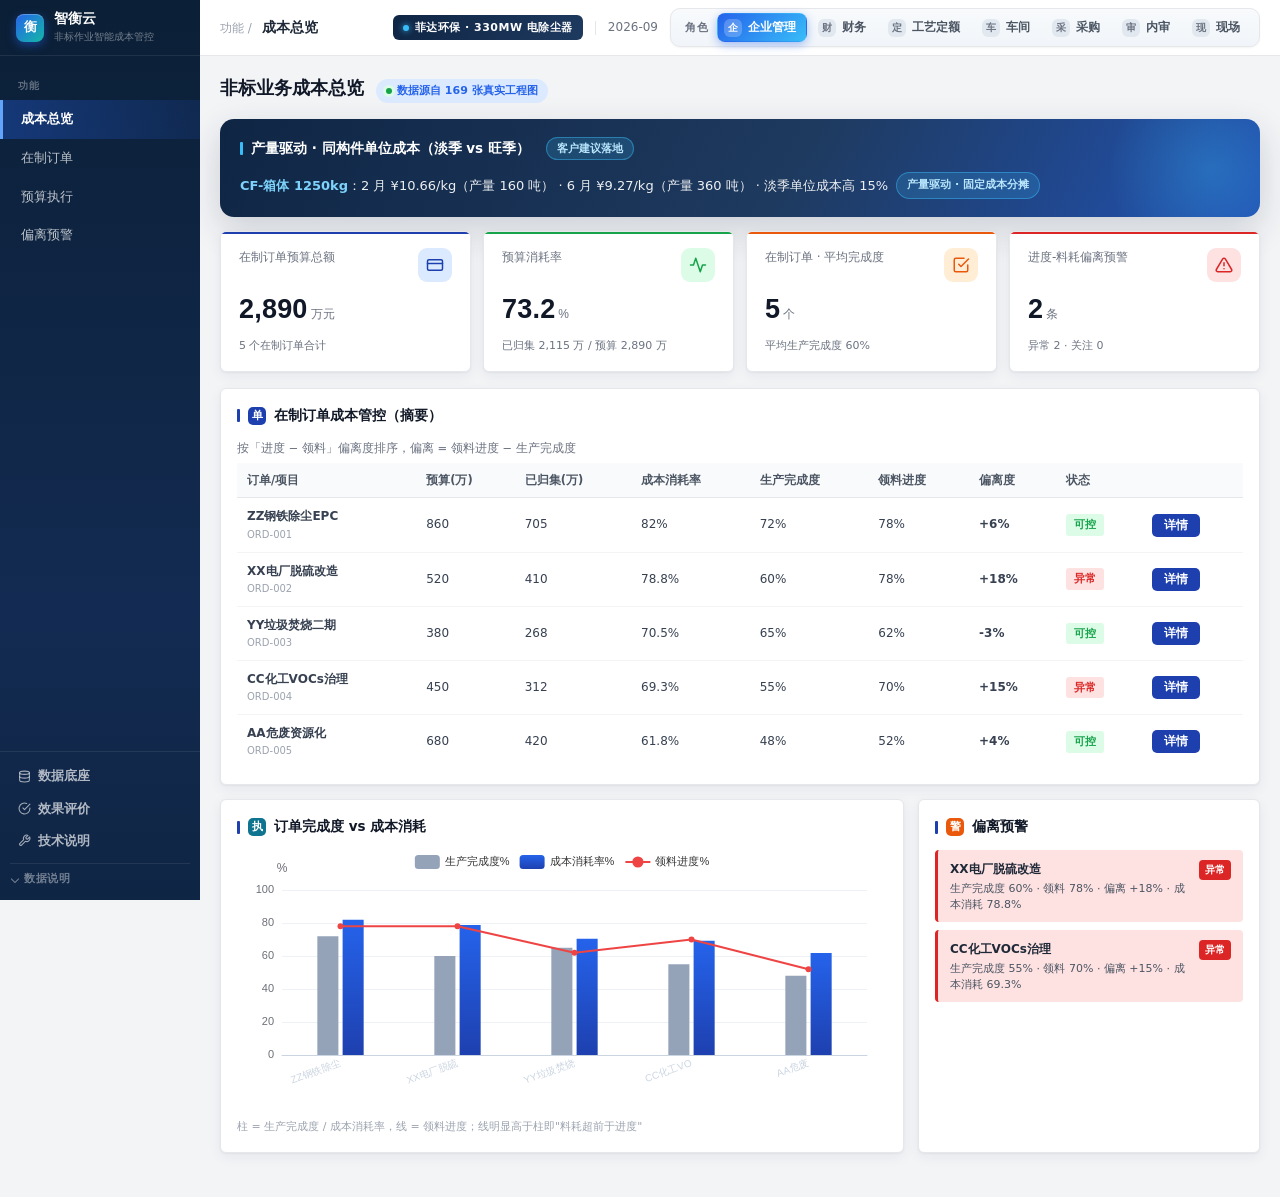
==== index.html @ 698e4dbf "chore: 同步静态演示前端" ====
<!DOCTYPE html>
<html lang="zh-CN">
<head>
<meta charset="UTF-8">
<meta name="viewport" content="width=device-width,initial-scale=1.0">
<title>智衡云 · 成本总览</title>
<link rel="stylesheet" href="shared/theme.css?v=20260930v4">
<script src="shared/static-api.js"></script>
<script src="shared/cost-assumptions.js?v=20260930v2"></script>
<script src="shared/app.js?v=20260930v2"></script>
<script src="shared/echarts.min.js"></script>
<style>
/* ===== 看板页（路演样板 v2）专属细节 ===== */
.page-title-wrap{display:flex;align-items:baseline;gap:12px;flex-wrap:wrap}
.page-title-wrap .page-title{margin-bottom:0}
/* 图表明细脚注 */
.chart-footnote{font-size:11px;color:var(--gray-400);margin-top:8px;line-height:1.6}
/* 订单表容器 */
.table-card{padding:4px 6px 6px}
/* 在制订单表头提示 */
.table-hint{display:flex;justify-content:space-between;align-items:center;flex-wrap:wrap;gap:8px;margin-bottom:6px}
</style>
</head>
<body>

<!-- ===== 开机画面（boot splash）===== -->
<div class="boot-splash" id="bootSplash" aria-hidden="true">
  <div class="boot-bg-glow g1"></div>
  <div class="boot-bg-glow g2"></div>
  <div class="boot-grid"></div>
  <div class="boot-core">
    <div class="boot-logo">
      <div class="boot-logo-mark">衡</div>
      <div class="boot-title">智衡云</div>
    </div>
    <div class="boot-sub">ZHI HENG YUN · 非标作业智能成本管控体系</div>
    <div class="boot-progress">
      <div class="boot-bar"><div class="boot-bar-fill" id="bootBarFill"></div></div>
      <span class="boot-pct" id="bootPct">0%</span>
    </div>
    <div class="boot-tip" id="bootTip">正在初始化看板数据…</div>
  </div>
  <div class="boot-foot">
    <span class="corp-badge"><span class="dot"></span>菲达环保 · 330MW 电除尘器</span>
    <span class="boot-ver">智衡云 v2.0 · 2026</span>
  </div>
</div>

<div class="app-shell">
  <!-- 左侧：功能导航 -->
  <aside class="app-sider">
    <div class="app-sider-brand">
      <div class="app-sider-logo">衡</div>
      <div>
        <div class="app-sider-name">智衡云</div>
        <div class="app-sider-sub">非标作业智能成本管控</div>
      </div>
    </div>
    <nav class="app-sider-nav">
      <div class="app-sider-group">功能</div>
      <div class="app-sider-item active" data-view="overview" onclick="switchView(this,'overview')">成本总览</div>
      <div class="app-sider-item" data-view="orders" onclick="switchView(this,'orders')">在制订单</div>
      <div class="app-sider-item" data-view="budget" onclick="switchView(this,'budget')">预算执行</div>
      <div class="app-sider-item" data-view="alerts" onclick="switchView(this,'alerts')">偏离预警</div>
    </nav>
    <div class="app-sider-foot">
      <a href="data.html"><svg width="13" height="13" viewBox="0 0 24 24" fill="none" stroke="currentColor" stroke-width="2" stroke-linecap="round" stroke-linejoin="round"><ellipse cx="12" cy="5" rx="9" ry="3"/><path d="M21 12c0 1.66-4 3-9 3s-9-1.34-9-3"/><path d="M3 5v14c0 1.66 4 3 9 3s9-1.34 9-3V5"/></svg><span>数据底座</span></a>
      <a href="eval.html"><svg width="13" height="13" viewBox="0 0 24 24" fill="none" stroke="currentColor" stroke-width="2" stroke-linecap="round" stroke-linejoin="round"><path d="M22 11.08V12a10 10 0 1 1-5.93-9.14"/><polyline points="22 4 12 14.01 9 11.01"/></svg><span>效果评价</span></a>
      <a href="tech.html"><svg width="13" height="13" viewBox="0 0 24 24" fill="none" stroke="currentColor" stroke-width="2" stroke-linecap="round" stroke-linejoin="round"><path d="M14.7 6.3a1 1 0 0 0 0 1.4l1.6 1.6a1 1 0 0 0 1.4 0l3.77-3.77a6 6 0 0 1-7.94 7.94l-6.91 6.91a2.12 2.12 0 0 1-3-3l6.91-6.91a6 6 0 0 1 7.94-7.94l-3.76 3.76z"/></svg><span>技术说明</span></a>
      <details class="sider-note">
        <summary>数据说明</summary>
        <div class="sider-note-body">数据源自菲达 330MW 电除尘器 169 张真实工程图（OCR 管线还原 233 条 BOM）；工时 MAPE ≤ 12%（理论值，实测待数据到位）；演示数据可一键重置。</div>
      </details>
    </div>
  </aside>

  <div class="app-body">
    <!-- 顶栏：左面包屑，右角色区 -->
    <header class="app-header">
      <div class="app-header-left">
        <div class="app-header-crumb">功能 / <b id="headerTitle">成本总览</b></div>
      </div>
      <div class="app-header-right">
        <div class="app-header-meta">
          <span class="corp-badge"><span class="dot"></span>菲达环保 · 330MW 电除尘器</span>
          <span class="sep"></span>
          <span>2026-09</span>
        </div>
        <div id="roleSwitcherSlot" data-role="home"></div>
      </div>
    </header>

    <main class="app-content">

      <!-- 成本总览 -->
      <section class="view-panel active" id="view-overview">
        <div class="page-header">
          <div class="page-title-wrap">
            <div class="page-title">非标业务成本总览</div>
            <span class="page-badge">数据源自 169 张真实工程图</span>
          </div>
        </div>

        <!-- 亮点卡：产量驱动（客户反馈落地） -->
        <div class="seasonal-hero" style="margin-bottom:14px" id="seasonalDriverCard">
          <div class="chart-title">产量驱动 · 同构件单位成本（淡季 vs 旺季）<span class="hero-tag">客户建议落地</span></div>
          <div id="seasonalDriverBody" class="hero-body">加载中…</div>
        </div>

        <div class="dashboard-grid" id="kpiRow">
          <div class="dash-card blue">
            <div class="dash-kpi-head">
              <div class="dash-label">在制订单预算总额</div>
              <div class="dash-kpi-icon blue">
                <svg width="13" height="13" viewBox="0 0 24 24" fill="none" stroke="currentColor" stroke-width="2" stroke-linecap="round" stroke-linejoin="round"><rect x="2" y="5" width="20" height="14" rx="2"/><path d="M2 10h20"/></svg>
              </div>
            </div>
            <div class="dash-value" id="kpiBudgetTotal">—<span class="unit">万元</span></div>
            <div class="dash-change">5 个在制订单合计</div>
          </div>
          <div class="dash-card green">
            <div class="dash-kpi-head">
              <div class="dash-label">预算消耗率</div>
              <div class="dash-kpi-icon green">
                <svg width="13" height="13" viewBox="0 0 24 24" fill="none" stroke="currentColor" stroke-width="2" stroke-linecap="round" stroke-linejoin="round"><path d="M22 12h-4l-3 9L9 3l-3 9H2"/></svg>
              </div>
            </div>
            <div class="dash-value" id="kpiCostRate">—<span class="unit">%</span></div>
            <div class="dash-change" id="kpiCostRateSub">已归集 / 预算</div>
          </div>
          <div class="dash-card amber">
            <div class="dash-kpi-head">
              <div class="dash-label">在制订单 · 平均完成度</div>
              <div class="dash-kpi-icon amber">
                <svg width="13" height="13" viewBox="0 0 24 24" fill="none" stroke="currentColor" stroke-width="2" stroke-linecap="round" stroke-linejoin="round"><path d="M9 11l3 3L22 4"/><path d="M21 12v7a2 2 0 0 1-2 2H5a2 2 0 0 1-2-2V5a2 2 0 0 1 2-2h11"/></svg>
              </div>
            </div>
            <div class="dash-value" id="kpiOrders">—<span class="unit">个</span></div>
            <div class="dash-change" id="kpiOrdersSub">平均生产完成度 —</div>
          </div>
          <div class="dash-card red">
            <div class="dash-kpi-head">
              <div class="dash-label">进度-料耗偏离预警</div>
              <div class="dash-kpi-icon red">
                <svg width="13" height="13" viewBox="0 0 24 24" fill="none" stroke="currentColor" stroke-width="2" stroke-linecap="round" stroke-linejoin="round"><path d="M10.29 3.86L1.82 18a2 2 0 0 0 1.71 3h16.94a2 2 0 0 0 1.71-3L13.71 3.86a2 2 0 0 0-3.42 0z"/><line x1="12" y1="9" x2="12" y2="13"/><line x1="12" y1="17" x2="12.01" y2="17"/></svg>
              </div>
            </div>
            <div class="dash-value" id="kpiAlert">—<span class="unit">条</span></div>
            <div class="dash-change" id="kpiAlertDetail">异常 — · 关注 —</div>
          </div>
        </div>

        <div class="chart-card" style="margin-bottom:14px">
          <div class="chart-title"><span class="ct-ico blue">单</span>在制订单成本管控（摘要）</div>
          <div class="table-hint">
            <span class="order-note" style="margin-bottom:0">按「进度 − 领料」偏离度排序，偏离 = 领料进度 − 生产完成度</span>
          </div>
          <div id="orderTableOverview"></div>
        </div>
        <div class="chart-row">
          <div class="chart-card">
            <div class="chart-title"><span class="ct-ico cyan">执</span>订单完成度 vs 成本消耗</div>
            <div class="chart-box" id="projectChart" style="height:260px"></div>
            <div class="chart-footnote">柱 = 生产完成度 / 成本消耗率，线 = 领料进度；线明显高于柱即"料耗超前于进度"</div>
          </div>
          <div class="chart-card">
            <div class="chart-title"><span class="ct-ico amber">警</span>偏离预警</div>
            <div class="alert-list" id="alertListOverview"></div>
          </div>
        </div>
      </section>

      <!-- 在制订单 -->
      <section class="view-panel" id="view-orders">
        <div class="page-header">
          <div class="page-title">在制订单</div>
        </div>
        <div class="chart-card">
          <div class="chart-title"><span class="ct-ico blue">单</span>在制订单明细</div>
          <div id="orderTableFull"></div>
        </div>
      </section>

      <!-- 预算执行 -->
      <section class="view-panel" id="view-budget">
        <div class="page-header">
          <div class="page-title">预算执行</div>
        </div>
        <div class="chart-card">
          <div class="chart-title"><span class="ct-ico green">算</span>月度预算 vs 实际（2026年）</div>
          <div class="chart-box" id="budgetChart"></div>
        </div>
      </section>

      <!-- 偏离预警 -->
      <section class="view-panel" id="view-alerts">
        <div class="page-header">
          <div class="page-title">偏离预警</div>
        </div>
        <div class="chart-card">
          <div class="chart-title"><span class="ct-ico amber">警</span>待处理偏离</div>
          <div class="alert-list" id="alertListFull" style="max-height:none"></div>
        </div>
      </section>

    </main>
  </div>
</div>

<script>
/* ===== 开机画面逻辑 ===== */
(function () {
  var splash = document.getElementById('bootSplash');
  if (!splash) return;
  var booted = false;
  try { booted = !!(window.sessionStorage && window.sessionStorage.getItem('zhs_booted')); } catch (e) {}
  if (booted) { if (splash.parentNode) splash.parentNode.removeChild(splash); return; }
  try { window.sessionStorage.setItem('zhs_booted', '1'); } catch (e) {}
  var fill = document.getElementById('bootBarFill');
  var pct = document.getElementById('bootPct');
  var tip = document.getElementById('bootTip');
  var steps = ['正在初始化看板数据…', '正在加载 169 张工程图分析结果…', '正在渲染成本图表…', '进入系统'];
  var DUR = 2600, t0 = null;
  function tick(now) {
    if (t0 === null) t0 = now;
    var p = Math.min((now - t0) / DUR, 1);
    var v = Math.round(p * 100);
    if (fill) fill.style.width = v + '%';
    if (pct) pct.textContent = v + '%';
    if (tip) tip.textContent = steps[Math.min(Math.floor(p * steps.length), steps.length - 1)];
    if (p < 1) { requestAnimationFrame(tick); }
    else {
      setTimeout(function () {
        splash.classList.add('boot-done');
        setTimeout(function () { if (splash.parentNode) splash.parentNode.removeChild(splash); }, 1100);
      }, 250);
    }
  }
  requestAnimationFrame(tick);
})();

var VIEW_TITLES = { overview: '成本总览', orders: '在制订单', budget: '预算执行', alerts: '偏离预警' };
var chartsReady = false;
var budgetChart, projectChart;

function switchView(el, id) {
  document.querySelectorAll('.app-sider-item[data-view]').forEach(function(n) {
    n.classList.toggle('active', n === el);
  });
  document.querySelectorAll('.view-panel').forEach(function(p) {
    p.classList.toggle('active', p.id === 'view-' + id);
  });
  document.getElementById('headerTitle').textContent = VIEW_TITLES[id] || id;
  if (chartsReady) {
    setTimeout(function() {
      if (budgetChart) budgetChart.resize();
      if (projectChart) projectChart.resize();
    }, 50);
  }
}

function renderKpis() {
  var k = getOrderKpis();
  document.getElementById('kpiBudgetTotal').innerHTML = k.totalBudget.toLocaleString() + '<span class="unit">万元</span>';
  document.getElementById('kpiCostRate').innerHTML = k.costRate + '<span class="unit">%</span>';
  document.getElementById('kpiCostRateSub').textContent = '已归集 ' + k.totalActual.toLocaleString() + ' 万 / 预算 ' + k.totalBudget.toLocaleString() + ' 万';
  document.getElementById('kpiOrders').innerHTML = k.orderCount + '<span class="unit">个</span>';
  document.getElementById('kpiOrdersSub').textContent = '平均生产完成度 ' + k.avgProgress + '%';
  document.getElementById('kpiAlert').innerHTML = k.alertCount + '<span class="unit">条</span>';
  document.getElementById('kpiAlertDetail').textContent = '异常 ' + k.badCount + ' · 关注 ' + k.watchCount;
}

function renderSeasonalDriver() {
  var s = getSeasonalDriverDemo();
  var el = document.getElementById('seasonalDriverBody');
  if (!el) return;
  el.innerHTML =
    '<b>CF-箱体 1250kg</b>：2 月 ¥' + s.unitCostLow + '/kg（产量 ' + s.low.monthVolumeTons + ' 吨） · ' +
    '6 月 ¥' + s.unitCostHigh + '/kg（产量 ' + s.high.monthVolumeTons + ' 吨） · 淡季单位成本高 ' + s.deltaPct + '%' +
    '<span class="hero-tag">产量驱动 · 固定成本分摊</span>';
}

function renderOrderAlerts(targetId) {
  var html = '';
  var alerts = ORDER_DEMO.filter(function(o) { return orderStatus(o) !== '可控'; });
  if (alerts.length === 0) {
    html = '<div style="text-align:center;color:var(--gray-400);padding:30px;font-size:13px">暂无偏离预警</div>';
  } else {
    alerts.forEach(function(o) {
      var st = orderStatus(o);
      var cls = st === '异常' ? 'high' : 'mid';
      var dev = orderDeviation(o);
      html += '<div class="alert-item ' + cls + '" style="cursor:pointer" data-ord-id="' + o.id + '">' +
        '<div><div class="alert-title">' + o.name + '</div>' +
        '<div class="alert-desc">生产完成度 ' + o.progress + '% · 领料 ' + o.material + '% · 偏离 ' +
        (dev > 0 ? '+' : '') + dev + '% · 成本消耗 ' + orderCostRate(o) + '%</div></div>' +
        '<span class="alert-tag ' + cls + '">' + st + '</span></div>';
    });
  }
  var el = document.getElementById(targetId);
  if (el) el.innerHTML = html;
}

var tableHtml = renderOrderTableHtml();
document.getElementById('orderTableOverview').innerHTML = tableHtml;
document.getElementById('orderTableFull').innerHTML = tableHtml;
renderSeasonalDriver();
renderKpis();
renderOrderAlerts('alertListOverview');
renderOrderAlerts('alertListFull');

budgetChart = echarts.init(document.getElementById('budgetChart'));
budgetChart.setOption({
  tooltip: { trigger: 'axis', axisPointer: { type: 'shadow' } },
  legend: { data: ['预算成本', '实际成本'], top: 0, left: 'center', textStyle: { fontSize: 11 } },
  grid: { left: 50, right: 20, top: 40, bottom: 25 },
  xAxis: { type: 'category', data: ['1月','2月','3月','4月','5月','6月','7月','8月','9月'], axisLabel: { fontSize: 11 }, axisLine: { lineStyle: { color: '#cbd5e1' } }, axisTick: { show: false } },
  yAxis: { type: 'value', name: '万元', nameTextStyle: { fontSize: 11 }, axisLabel: { fontSize: 11 }, splitLine: { lineStyle: { color: '#eef2f7' } } },
  series: [
    { name: '预算成本', type: 'bar', data: [1850,1920,2100,2250,2380,2450,2520,2480,2350], itemStyle: { color: '#e2e8f0' }, barWidth: '28%' },
    { name: '实际成本', type: 'bar', data: [1820,1950,2080,2310,2420,2510,2580,2560,2186], itemStyle: { color: new echarts.graphic.LinearGradient(0,0,0,1,[{offset:0,color:'#2563eb'},{offset:1,color:'#1e40af'}]) }, barWidth: '28%' }
  ]
});

projectChart = echarts.init(document.getElementById('projectChart'));
projectChart.setOption({
  tooltip: { trigger: 'axis' },
  legend: { data: ['生产完成度%', '成本消耗率%', '领料进度%'], top: 0, left: 'center', textStyle: { fontSize: 11 } },
  grid: { left: 45, right: 20, top: 40, bottom: 55 },
  xAxis: {
    type: 'category',
    data: ORDER_DEMO.map(function(o) { return o.name.replace(/EPC|改造|二期|治理|资源化/g, '').slice(0, 6); }),
    axisLabel: { fontSize: 10, interval: 0, rotate: 20 },
    axisLine: { lineStyle: { color: '#cbd5e1' } }, axisTick: { show: false }
  },
  yAxis: { type: 'value', name: '%', max: 100, axisLabel: { fontSize: 11 }, splitLine: { lineStyle: { color: '#eef2f7' } } },
  series: [
    { name: '生产完成度%', type: 'bar', data: ORDER_DEMO.map(function(o) { return o.progress; }), itemStyle: { color: '#94a3b8' }, barWidth: '18%' },
    { name: '成本消耗率%', type: 'bar', data: ORDER_DEMO.map(function(o) { return orderCostRate(o); }), itemStyle: { color: new echarts.graphic.LinearGradient(0,0,0,1,[{offset:0,color:'#2563eb'},{offset:1,color:'#1e40af'}]) }, barWidth: '18%' },
    { name: '领料进度%', type: 'line', data: ORDER_DEMO.map(function(o) { return o.material; }), itemStyle: { color: '#ef4444' }, lineStyle: { width: 2 }, symbol: 'circle', symbolSize: 6 }
  ]
});
chartsReady = true;

window.addEventListener('resize', function() {
  if (budgetChart) budgetChart.resize();
  if (projectChart) projectChart.resize();
});
</script>
</body>
</html>
---- shared/theme.css ----
/* ===== 智衡云 · 非标作业智能成本管控体系 - 共享样式 ===== */
:root{
  --steel-900:#0f2544;--steel-800:#1a3a5c;--steel-700:#2563eb;--steel-600:#1e40af;--steel-500:#3b82f6;--steel-400:#60a5fa;--steel-100:#dbeafe;--steel-50:#eff6ff;
  --green:#16a34a;--green-bg:#dcfce7;--green-dark:#15803d;
  --amber:#ea580c;--amber-bg:#ffedd5;--amber-light:#fbbf24;
  --red:#dc2626;--red-bg:#fee2e2;--red-dark:#b91c1c;
  --purple:#4b5563;--purple-bg:#f3f4f6;
  --cyan:#0e7490;--cyan-bg:#ecfeff;
  --gray-900:#111827;--gray-800:#1f2937;--gray-700:#374151;--gray-600:#4b5563;--gray-500:#6b7280;--gray-400:#9ca3af;--gray-300:#d1d5db;--gray-200:#e5e7eb;--gray-100:#f3f4f6;--gray-50:#f9fafb;
  --radius-sm:4px;--radius:6px;--radius-lg:10px;--radius-xl:14px;
  --shadow-sm:0 1px 2px rgba(0,0,0,.05);--shadow:0 1px 3px rgba(0,0,0,.1);--shadow-lg:0 4px 12px rgba(0,0,0,.08);
  --font:"Microsoft YaHei","PingFang SC",system-ui,sans-serif;
}
*{margin:0;padding:0;box-sizing:border-box}
body{font-family:var(--font);background:var(--gray-100);color:var(--gray-800);font-size:13px;line-height:1.6}
a{text-decoration:none;color:inherit}

/* ===== 企业壳层（左功能 + 顶栏角色，参考用友/金蝶类财务台） ===== */
.app-shell{display:flex;min-height:100vh;background:var(--gray-100)}
.app-sider{width:200px;flex-shrink:0;background:#0b1f36;color:rgba(255,255,255,.78);display:flex;flex-direction:column;position:sticky;top:0;height:100vh;z-index:90}
.app-sider-brand{height:56px;padding:0 16px;display:flex;align-items:center;gap:10px;border-bottom:1px solid rgba(255,255,255,.08);flex-shrink:0}
.app-sider-logo{width:28px;height:28px;border:1px solid rgba(255,255,255,.4);border-radius:4px;display:flex;align-items:center;justify-content:center;font-size:11px;font-weight:700;color:#fff;letter-spacing:.5px}
.app-sider-name{font-size:14px;font-weight:700;color:#fff;line-height:1.2}
.app-sider-sub{font-size:10px;opacity:.55;margin-top:2px}
.app-sider-nav{flex:1;overflow-y:auto;padding:12px 0}
.app-sider-group{font-size:10px;font-weight:700;letter-spacing:1px;color:rgba(255,255,255,.35);padding:10px 18px 6px;text-transform:uppercase}
.app-sider-item{display:block;padding:9px 18px;font-size:13px;color:rgba(255,255,255,.72);cursor:pointer;border-left:3px solid transparent;transition:background .15s,color .15s}
.app-sider-item:hover{background:rgba(255,255,255,.06);color:#fff}
.app-sider-item.active{background:rgba(37,99,235,.28);color:#fff;border-left-color:#60a5fa;font-weight:600}
.app-sider-item a{display:block;color:inherit}
.app-sider-foot{padding:12px 16px 16px;border-top:1px solid rgba(255,255,255,.08);font-size:11px;color:rgba(255,255,255,.4);line-height:1.7}
.app-sider-foot a{color:rgba(255,255,255,.55);margin-right:10px}
.app-sider-foot a:hover{color:#fff}

.app-body{flex:1;min-width:0;display:flex;flex-direction:column}
.app-header{height:56px;background:#fff;border-bottom:1px solid var(--gray-200);display:flex;align-items:center;justify-content:space-between;padding:0 20px;position:sticky;top:0;z-index:80}
.app-header-left{display:flex;align-items:center;gap:12px;min-width:0}
.app-header-crumb{font-size:12px;color:var(--gray-400)}
.app-header-crumb b{color:var(--gray-800);font-weight:700;font-size:14px;margin-left:6px}
.app-header-meta{font-size:12px;color:var(--gray-500);display:flex;align-items:center;gap:12px;flex-shrink:0}
.app-header-meta .sep{width:1px;height:14px;background:var(--gray-200)}
.app-header-right{display:flex;align-items:center;gap:12px;flex-shrink:0}
.app-content{flex:1;padding:18px 20px 28px;max-width:100%}

/* 右上角角色板块 */
.role-panel-box{display:flex;align-items:center;gap:10px;padding:4px 6px 4px 12px;background:var(--gray-50);border:1px solid var(--gray-200);border-radius:6px}
.role-panel-label{font-size:11px;font-weight:700;color:var(--gray-400);white-space:nowrap;letter-spacing:.5px}
.role-panel-list{display:flex;align-items:center;gap:4px;flex-wrap:wrap}
.role-pill{display:inline-flex;align-items:center;justify-content:center;padding:5px 10px;border-radius:4px;font-size:12px;font-weight:600;color:var(--gray-600);background:transparent;border:1px solid transparent;cursor:pointer;font-family:inherit;white-space:nowrap;transition:background .15s,color .15s,border-color .15s}
.role-pill:hover{background:#fff;border-color:var(--gray-200);color:var(--steel-700)}
.role-pill.current{background:var(--steel-800);border-color:var(--steel-800);color:#fff}
.role-switcher{position:relative;display:flex;align-items:center;gap:10px}
.role-switcher-btn{display:none}
.role-switcher-menu{display:none}
.role-avatar{display:none}
.role-switcher-text{display:none}
.role-switcher-label{display:none}
.role-switcher-name{display:none}
.role-switcher-caret{display:none}

/* ===== 顶部导航（角色页兼容） ===== */
.topbar{background:#fff;color:var(--gray-800);padding:0 20px;height:56px;display:flex;align-items:center;justify-content:space-between;border-bottom:1px solid var(--gray-200);position:sticky;top:0;z-index:100}
.topbar-left{display:flex;align-items:center;gap:12px}
.topbar-logo{height:28px;padding:0 8px;background:var(--steel-900);border:none;border-radius:4px;display:flex;align-items:center;justify-content:center;font-weight:700;font-size:12px;letter-spacing:.5px;color:#fff}
.topbar-title{font-size:14px;font-weight:700;color:var(--gray-900)}
.topbar-sub{font-size:11px;color:var(--gray-400);margin-top:1px}
.topbar-right{display:flex;align-items:center;gap:12px;font-size:12px;color:var(--gray-500)}
.topbar-link{background:var(--gray-50);border:1px solid var(--gray-200);color:var(--gray-700);padding:5px 12px;border-radius:4px;font-size:12px;cursor:pointer;transition:background .15s,border-color .15s}
.topbar-link:hover{background:var(--steel-50);border-color:var(--steel-300);color:var(--steel-700)}
.topbar-back{background:var(--gray-50);border:1px solid var(--gray-200);color:var(--gray-700);padding:5px 12px;border-radius:4px;font-size:12px;cursor:pointer;transition:background .15s}
.topbar-back:hover{background:var(--steel-50)}

/* ===== 页面容器 ===== */
.page-container{max-width:1400px;margin:0 auto;padding:20px 24px}
.page-header{margin-bottom:16px}
.page-title{font-size:18px;font-weight:700;color:var(--gray-900);margin-bottom:4px}
.page-subtitle{font-size:12.5px;color:var(--gray-500)}

/* 兼容旧布局：角色页左栏 + 顶栏 */
.role-layout{display:grid;grid-template-columns:200px 1fr;gap:0;min-height:calc(100vh - 56px)}
.role-sidebar{background:#fff;border-right:1px solid var(--gray-200);padding:12px 0}
.role-sidebar-title{font-size:10px;font-weight:700;color:var(--gray-400);padding:0 16px;margin-bottom:8px;letter-spacing:1px}
.role-nav-item{padding:9px 16px;font-size:13px;color:var(--gray-600);cursor:pointer;display:flex;align-items:center;gap:10px;transition:all .15s;border-left:3px solid transparent}
.role-nav-item:hover{background:var(--gray-50);color:var(--gray-900)}
.role-nav-item.active{background:var(--steel-50);color:var(--steel-700);border-left-color:var(--steel-600);font-weight:600}
.role-nav-icon{display:none}
.role-main{padding:18px 20px;background:var(--gray-100)}
.role-page-head{margin-bottom:14px}
.role-page-title{font-size:17px;font-weight:700;color:var(--gray-900);display:flex;align-items:center;gap:10px}
.role-page-sub{font-size:12.5px;color:var(--gray-500);margin-top:3px}

/* ===== 企业看板 ===== */
.dashboard-grid{display:grid;grid-template-columns:repeat(4,1fr);gap:12px;margin-bottom:16px}
.dash-card{background:#fff;border-radius:var(--radius);padding:16px;border:1px solid var(--gray-200);position:relative;overflow:hidden}
.dash-card::before{content:'';position:absolute;top:0;left:0;right:0;height:2px}
.dash-card.blue::before{background:var(--steel-600)}
.dash-card.green::before{background:var(--green)}
.dash-card.amber::before{background:var(--amber)}
.dash-card.red::before{background:var(--red)}
.dash-label{font-size:12px;color:var(--gray-500);margin-bottom:8px}
.dash-value{font-size:24px;font-weight:700;color:var(--gray-900)}
.dash-value .unit{font-size:12px;color:var(--gray-500);font-weight:400;margin-left:3px}
.dash-change{font-size:11px;margin-top:6px;color:var(--gray-500)}
.dash-change.up{color:var(--red)}
.dash-change.down{color:var(--green)}
.chart-row{display:grid;grid-template-columns:2fr 1fr;gap:14px;margin-bottom:16px}
.chart-card{background:#fff;border-radius:var(--radius);padding:16px;border:1px solid var(--gray-200);margin-bottom:0}
.chart-title{font-size:13.5px;font-weight:700;color:var(--gray-900);margin-bottom:12px;display:flex;align-items:center;gap:8px}
.chart-title::before{content:'';width:3px;height:13px;background:var(--steel-600);border-radius:1px}
.chart-box{width:100%;height:280px}
.alert-list{max-height:280px;overflow-y:auto}
.alert-item{padding:10px 12px;border-radius:4px;margin-bottom:8px;border-left:3px solid;display:flex;justify-content:space-between;align-items:flex-start;gap:10px}
.alert-item.high{background:var(--red-bg);border-left-color:var(--red)}
.alert-item.mid{background:var(--amber-bg);border-left-color:var(--amber)}
.alert-item.low{background:var(--steel-50);border-left-color:var(--steel-500)}
.alert-title{font-size:12px;font-weight:700;color:var(--gray-800);margin-bottom:2px}
.alert-desc{font-size:11px;color:var(--gray-600);line-height:1.4}
.alert-tag{font-size:10px;font-weight:700;padding:2px 6px;border-radius:3px;color:#fff;white-space:nowrap}
.alert-tag.high{background:var(--red)}
.alert-tag.mid{background:var(--amber)}
.alert-tag.low{background:var(--steel-500)}
.view-panel{display:none}
.view-panel.active{display:block}

/* ===== KPI卡片（角色页） ===== */
.role-kpi-grid{display:grid;grid-template-columns:repeat(4,1fr);gap:12px;margin-bottom:16px}
.role-kpi-card{background:#fff;border-radius:var(--radius);padding:14px 16px;border:1px solid var(--gray-200);box-shadow:var(--shadow-sm)}
.rk-label{font-size:11.5px;color:var(--gray-500);margin-bottom:6px}
.rk-value{font-size:22px;font-weight:900;color:var(--gray-900)}
.role-kpi{background:#fff;border-radius:var(--radius);padding:14px 16px;border:1px solid var(--gray-200)}
.role-kpi .k{font-size:11.5px;color:var(--gray-500);margin-bottom:6px}
.role-kpi .v{font-size:22px;font-weight:900;color:var(--gray-900)}
.role-kpi .v.warn{color:var(--amber)}
.role-kpi .v.danger{color:var(--red)}
.role-kpi .v.success{color:var(--green)}

/* ===== 区块标题 ===== */
.role-section-title{font-size:14px;font-weight:800;color:var(--gray-900);margin:16px 0 12px;display:flex;align-items:center;gap:8px}
.role-section-title::before{content:'';width:4px;height:14px;background:var(--steel-600);border-radius:2px}

/* ===== 待办项 ===== */
.todo-item{display:flex;justify-content:space-between;align-items:center;padding:12px 14px;border-radius:8px;border:1px solid var(--gray-200);margin-bottom:8px;background:#fff;transition:all .2s}
.todo-item:hover{border-color:var(--steel-400);box-shadow:var(--shadow-sm)}
.todo-info{flex:1;min-width:0}
.todo-title{font-size:12.5px;font-weight:700;color:var(--gray-800);margin-bottom:3px}
.todo-sub{font-size:11px;color:var(--gray-500)}
.todo-right{display:flex;align-items:center;gap:10px;flex-shrink:0;margin-left:12px}

/* ===== 面板 ===== */
.role-panel{background:#fff;border-radius:var(--radius-lg);border:1px solid var(--gray-200);margin-bottom:16px;overflow:hidden}
.role-panel-h{padding:12px 18px;border-bottom:1px solid var(--gray-100);display:flex;justify-content:space-between;align-items:center}
.role-panel-h h3{font-size:13.5px;font-weight:800;color:var(--gray-900)}
.role-panel-b{padding:16px 18px}

/* ===== 表格 ===== */
.role-table{width:100%;border-collapse:collapse;font-size:12px}
.role-table th{text-align:left;padding:8px 10px;background:var(--gray-50);color:var(--gray-600);font-weight:700;border-bottom:1px solid var(--gray-200);font-size:11.5px}
.role-table td{padding:9px 10px;border-bottom:1px solid var(--gray-100);color:var(--gray-700)}
.role-table tr:hover td{background:var(--gray-50)}
.role-table tr:last-child td{border-bottom:none}

/* ===== 按钮 ===== */
.btn-sm{padding:4px 12px;border-radius:5px;font-size:11.5px;font-weight:600;border:none;cursor:pointer;transition:all .2s;font-family:inherit}
.btn-sm.primary{background:var(--steel-600);color:#fff}
.btn-sm.primary:hover{background:var(--steel-700)}
.btn-sm.success{background:var(--green);color:#fff}
.btn-sm.success:hover{background:var(--green-dark)}
.btn-sm.warn{background:var(--amber);color:#fff}
.btn-sm.warn:hover{background:#c2410c}
.btn-sm.danger{background:var(--red);color:#fff}
.btn-sm.danger:hover{background:var(--red-dark)}
.btn-sm{background:var(--gray-100);color:var(--gray-700)}
.btn-sm:hover{background:var(--gray-200)}

/* ===== 置信度标签 ===== */
.confidence-tag{display:inline-block;padding:2px 8px;border-radius:4px;font-size:10.5px;font-weight:800}
.conf-high{background:var(--green-bg);color:var(--green)}
.conf-mid{background:var(--amber-bg);color:var(--amber)}
.conf-low{background:var(--red-bg);color:var(--red)}

/* ===== 待办项 ===== */
.role-todo{display:flex;justify-content:space-between;align-items:center;padding:10px 12px;border-radius:8px;border:1px solid var(--gray-100);margin-bottom:8px;transition:all .2s;cursor:pointer}
.role-todo:hover{border-color:var(--steel-300);background:var(--steel-50)}
.role-todo-title{font-size:12.5px;font-weight:700;color:var(--gray-800);margin-bottom:2px}
.role-todo-desc{font-size:11px;color:var(--gray-500)}
.role-todo-actions{display:flex;gap:6px;flex-shrink:0}

/* ===== SHAP归因条 ===== */
.shap-row{display:flex;align-items:center;gap:8px;margin-bottom:6px;font-size:11.5px}
.shap-row .lbl{width:80px;color:var(--gray-600);flex-shrink:0}
.shap-row .bar{flex:1;height:14px;background:var(--gray-100);border-radius:3px;overflow:hidden}
.shap-row .bar-fill{height:100%;border-radius:3px}
.shap-row .val{width:55px;text-align:right;font-weight:700;color:var(--gray-700);flex-shrink:0}

/* ===== 洞察框 ===== */
.insight-box{background:var(--gray-50);border:1px solid var(--gray-200);border-radius:6px;padding:12px 14px;font-size:12px;color:var(--gray-700);line-height:1.7}

/* ===== 四联链 ===== */
.chain-steps{display:flex;align-items:center;gap:6px;margin-bottom:14px;flex-wrap:wrap}
.chain-step{padding:6px 14px;border-radius:6px;font-size:11.5px;font-weight:700;background:var(--gray-100);color:var(--gray-500)}
.chain-step.on{background:var(--steel-600);color:#fff}
.chain-arrow{color:var(--gray-300);font-weight:900}

/* ===== 工程图识别 ===== */
.upload-zone{border:2px dashed var(--gray-300);border-radius:10px;padding:30px;text-align:center;cursor:pointer;transition:all .2s;background:var(--gray-50)}
.upload-zone:hover{border-color:var(--steel-500);background:var(--steel-50)}
.upload-icon{font-size:36px;margin-bottom:8px}
.upload-text{font-size:13px;color:var(--gray-600);margin-bottom:4px}
.upload-hint{font-size:11px;color:var(--gray-400)}
.recognition-result{margin-top:16px}
.recog-step{display:flex;align-items:center;gap:10px;padding:8px 0;border-bottom:1px solid var(--gray-100);font-size:12px}
.recog-step:last-child{border-bottom:none}
.recog-step-icon{width:24px;height:24px;border-radius:50%;display:flex;align-items:center;justify-content:center;font-size:12px;color:#fff;flex-shrink:0}
.recog-step-icon.done{background:var(--green)}
.recog-step-icon.doing{background:var(--amber);animation:pulse 1.5s infinite}
.recog-step-icon.wait{background:var(--gray-300)}
@keyframes pulse{0%,100%{opacity:1}50%{opacity:.5}}
.recog-step-text{flex:1}
.recog-step-text .title{font-weight:700;color:var(--gray-800)}
.recog-step-text .desc{font-size:11px;color:var(--gray-500)}

/* ===== 技术页面 ===== */
.tech-content{margin-top:16px}
.tech-tabs{display:flex;gap:4px;margin-bottom:16px;background:#fff;border-radius:var(--radius-lg);padding:6px;border:1px solid var(--gray-200);box-shadow:var(--shadow-sm);flex-wrap:wrap}
.tech-tab{padding:8px 14px;border-radius:6px;font-size:12px;font-weight:600;color:var(--gray-600);cursor:pointer;transition:all .2s;white-space:nowrap}
.tech-tab:hover{background:var(--gray-100);color:var(--gray-800)}
.tech-tab.active{background:var(--steel-600);color:#fff}
.tech-pane{display:none}
.tech-pane.active{display:block}
.tech-section{margin-bottom:20px}
.tech-card{background:#fff;border-radius:var(--radius-lg);padding:20px;border:1px solid var(--gray-200);box-shadow:var(--shadow-sm);margin-bottom:16px}
.tech-card-title{font-size:14px;font-weight:800;color:var(--gray-900);margin-bottom:12px;display:flex;align-items:center;gap:8px}
.tech-card-title::before{content:'';width:4px;height:14px;background:var(--steel-600);border-radius:2px}
.two-col{display:grid;grid-template-columns:1fr 1fr;gap:16px}

/* ===== 工程图识别 ===== */
.recog-demo{display:grid;grid-template-columns:1fr 1fr;gap:16px;margin-bottom:20px}
.recog-result-panel{background:#fff;border-radius:var(--radius-lg);padding:16px;border:1px solid var(--gray-200);min-height:300px}
.recog-empty{text-align:center;color:var(--gray-400);padding:60px 20px;font-size:13px}

/* ===== 参数网格 ===== */
.param-grid{display:grid;grid-template-columns:1fr 1fr;gap:8px;margin-bottom:14px}
.param-item{display:flex;justify-content:space-between;padding:7px 10px;background:var(--gray-50);border-radius:5px;font-size:11.5px}
.param-item .pk{color:var(--gray-500)}
.param-item .pv{font-weight:700;color:var(--gray-800)}

/* ===== 成本结果 ===== */
.cost-result{background:var(--steel-900);color:#fff;padding:14px 16px;border-radius:6px;margin-bottom:12px}
.cr-title{font-size:11px;opacity:.8;margin-bottom:4px}
.cr-value{font-size:26px;font-weight:900;margin-bottom:6px}
.cr-detail{font-size:11px;opacity:.75;line-height:1.6}

/* ===== 订单管控表 ===== */
.order-note{font-size:11.5px;color:var(--gray-500);margin-bottom:10px;line-height:1.6}
.status-pill{display:inline-block;padding:2px 8px;border-radius:3px;font-size:11px;font-weight:700}
.status-ok{background:var(--green-bg);color:var(--green)}
.status-watch{background:var(--amber-bg);color:var(--amber)}
.status-bad{background:var(--red-bg);color:var(--red)}
.dev-bad{color:var(--red);font-weight:700}
.dev-watch{color:var(--amber);font-weight:700}
.dev-ok{color:var(--green);font-weight:600}
.page-footer{margin-top:28px;padding:16px 0 8px;border-top:1px solid var(--gray-200);font-size:12px;color:var(--gray-500);display:flex;gap:16px;flex-wrap:wrap;align-items:center}
.page-footer a{color:var(--steel-600);text-decoration:underline}
.page-footer a:hover{color:var(--steel-700)}
.role-panel-hint{font-size:11.5px;color:var(--gray-500);padding:0 0 12px;line-height:1.6}
.info-list{list-style:none}
.info-list li{padding:8px 0;font-size:12.5px;color:var(--gray-700);display:flex;justify-content:space-between;border-bottom:1px dashed var(--gray-100);gap:16px}
.info-list li:last-child{border-bottom:none}
.info-list .label{color:var(--gray-500);flex-shrink:0}
.info-list .value{font-weight:600;color:var(--gray-900);text-align:right;max-width:65%}
.tech-tag{display:inline-block;padding:3px 10px;border-radius:4px;font-size:11px;font-weight:700;margin:2px}
.tag-ml{background:var(--steel-100);color:var(--steel-700)}
.tag-data{background:var(--green-bg);color:var(--green)}
.tag-llm{background:var(--gray-100);color:var(--gray-700)}
.tag-api{background:var(--amber-bg);color:var(--amber)}
.tag-rule{background:var(--cyan-bg);color:var(--cyan)}

/* ===== 输入框 ===== */
.input-group{margin-bottom:12px}
.input-group label{display:block;font-size:11.5px;color:var(--gray-600);margin-bottom:4px;font-weight:600}
.input-group input,.input-group select{width:100%;padding:7px 10px;border:1px solid var(--gray-300);border-radius:5px;font-size:12.5px;font-family:inherit;color:var(--gray-800);background:#fff}
.input-group input:focus,.input-group select:focus{outline:none;border-color:var(--steel-500);box-shadow:0 0 0 2px var(--steel-100)}
.input-row{display:grid;grid-template-columns:1fr 1fr;gap:12px}

/* ===== ECharts容器 ===== */
#metricChart1,#metricChart2{width:100%;height:260px}

/* ===== 订单详情抽屉 ===== */
.order-row-clickable:hover td{background:var(--steel-50)!important}
.order-drawer-mask{display:none;position:fixed;inset:0;background:rgba(15,23,42,.45);z-index:9200;justify-content:flex-end}
.order-drawer-mask.open{display:flex}
.order-drawer{width:min(560px,100%);height:100%;background:#fff;box-shadow:-8px 0 32px rgba(0,0,0,.18);display:flex;flex-direction:column;animation:odSlideIn .22s ease}
@keyframes odSlideIn{from{transform:translateX(24px);opacity:.6}to{transform:translateX(0);opacity:1}}
.order-drawer-head{display:flex;align-items:flex-start;justify-content:space-between;gap:12px;padding:18px 20px 14px;border-bottom:1px solid var(--gray-200);flex-shrink:0}
.order-drawer-title{font-size:16px;font-weight:800;color:var(--gray-900);line-height:1.3}
.order-drawer-sub{font-size:12px;color:var(--gray-500);margin-top:6px;display:flex;align-items:center;gap:6px;flex-wrap:wrap}
.order-drawer-close{border:none;background:var(--gray-100);width:32px;height:32px;border-radius:6px;font-size:20px;line-height:1;cursor:pointer;color:var(--gray-600);flex-shrink:0}
.order-drawer-close:hover{background:var(--gray-200);color:var(--gray-900)}
.order-drawer-body{flex:1;overflow-y:auto;padding:16px 20px 28px}
.od-kpi-grid{display:grid;grid-template-columns:repeat(3,1fr);gap:8px;margin-bottom:16px}
.od-kpi{background:var(--gray-50);border:1px solid var(--gray-200);border-radius:8px;padding:10px 12px}
.od-kpi-label{font-size:11px;color:var(--gray-500);font-weight:600}
.od-kpi-val{font-size:18px;font-weight:800;color:var(--gray-900);margin-top:2px}
.od-kpi-val span{font-size:11px;font-weight:600;color:var(--gray-400);margin-left:2px}
.od-section-title{font-size:13px;font-weight:800;color:var(--gray-800);margin:18px 0 10px}
.od-cost-row{display:grid;grid-template-columns:repeat(3,1fr);gap:8px}
.od-cost-row-4{grid-template-columns:repeat(2,1fr)}
@media(min-width:520px){.od-cost-row-4{grid-template-columns:repeat(4,1fr)}}
.od-cost-card{border:1px solid var(--gray-200);border-radius:8px;padding:12px;background:#fff}
.od-cost-name{font-size:11px;color:var(--gray-500);font-weight:600}
.od-cost-amt{font-size:15px;font-weight:800;color:var(--steel-800);margin-top:4px}
.od-cost-pct{font-size:11px;color:var(--gray-400);margin-top:2px}
.od-cost-note{font-size:11px;color:var(--gray-400);margin-top:8px;line-height:1.5}
.od-part-table .od-muted{font-size:10px;color:var(--gray-400)}
.od-part-row{cursor:pointer}
.od-expand-hint{font-size:11px;color:var(--steel-600);font-weight:600;white-space:nowrap}
.od-part-detail{display:none}
.od-part-detail.open{display:table-row}
.od-part-detail-inner{font-size:12px;color:var(--gray-600);line-height:1.7;background:var(--steel-50);margin:-4px -10px;padding:10px 14px}
.od-prog{display:inline-block;width:48px;height:6px;background:var(--gray-200);border-radius:3px;vertical-align:middle;margin-right:6px;overflow:hidden}
.od-prog-bar{height:100%;background:var(--steel-600);border-radius:3px}
.od-empty{text-align:center;color:var(--gray-400);padding:18px;font-size:12px;background:var(--gray-50);border-radius:8px}
.od-alert{padding:10px 12px;border-radius:8px;margin-bottom:8px;border:1px solid var(--gray-200);background:#fff}
.od-alert.high{border-color:#fecaca;background:#fef2f2}
.od-alert.mid{border-color:#fed7aa;background:#fff7ed}
.od-alert-title{font-size:12.5px;font-weight:700;color:var(--gray-800)}
.od-alert-desc{font-size:11.5px;color:var(--gray-600);margin-top:3px;line-height:1.5}
@media(max-width:640px){
  .od-kpi-grid,.od-cost-row{grid-template-columns:repeat(2,1fr)}
  .order-drawer{width:100%}
}

/* ===== 响应式 ===== */

@media(max-width:1200px){
  .role-panel-box{max-width:min(520px,55vw);overflow-x:auto}
  .role-panel-list{flex-wrap:nowrap}
}

@media(max-width:1100px){
  .dashboard-grid{grid-template-columns:repeat(2,1fr)}
  .chart-row{grid-template-columns:1fr}
  .role-kpi-grid{grid-template-columns:repeat(2,1fr)}
  .app-sider{width:168px}
}
@media(max-width:768px){
  .role-layout{grid-template-columns:1fr}
  .role-sidebar{display:none}
  .app-shell{flex-direction:column}
  .app-sider{width:100%;height:auto;position:relative}
  .two-col{grid-template-columns:1fr}
}

/* ============================================================
   智衡云 2.1 · 路演视觉增强（向后兼容，逐页启用）
   说明：仅新增变量/增强类，不覆盖既有组件行为。
   ============================================================ */
:root{
  --bg-page:linear-gradient(180deg,#f8fafc 0%,#eef2f7 100%);
  --sider-grad:linear-gradient(180deg,#0b1f36 0%,#132b52 68%,#0f2544 100%);
  --sider-active:linear-gradient(90deg,rgba(37,99,235,.34),rgba(37,99,235,.12));
  --brand-grad:linear-gradient(135deg,#2563eb,#38bdf8);
  --shadow-card:0 1px 2px rgba(15,37,68,.05),0 4px 14px rgba(15,37,68,.06);
  --shadow-hover:0 10px 28px rgba(15,37,68,.14),0 2px 6px rgba(15,37,68,.08);
  --shadow-pop:0 12px 34px rgba(15,37,68,.18);
  --num-font:"Segoe UI","DIN Alternate","Bahnschrift","Microsoft YaHei",sans-serif;
}
body{background:var(--bg-page)}
.app-sider{background:var(--sider-grad)}
.app-sider-item.active{background:var(--sider-active)}
.app-sider-logo{
  background:var(--brand-grad);
  border:none;
  box-shadow:0 2px 8px rgba(37,99,235,.45);
  letter-spacing:0;
}
.dash-card,.chart-card,.role-panel,.tech-card,.role-kpi,.role-kpi-card{box-shadow:var(--shadow-card)}
.dash-card,.chart-card{transition:transform .18s ease,box-shadow .18s ease}
.dash-card:hover,.chart-card:hover{box-shadow:var(--shadow-hover)}
.dash-card:hover{transform:translateY(-2px)}
.dash-value,.rk-value,.role-kpi .v,.cr-value{font-family:var(--num-font);font-variant-numeric:tabular-nums;letter-spacing:.2px}
.role-table th{background:var(--gray-50)}
.role-table tr:hover td{background:var(--steel-50)}
.order-drawer{box-shadow:-10px 0 40px rgba(15,23,42,.22)}
::-webkit-scrollbar{width:8px;height:8px}
::-webkit-scrollbar-thumb{background:rgba(15,37,68,.22);border-radius:4px}
::-webkit-scrollbar-thumb:hover{background:rgba(15,37,68,.4)}
::-webkit-scrollbar-track{background:transparent}
/* 页面级"产量驱动"亮点卡 */
.seasonal-hero{
  background:linear-gradient(120deg,#0f2544 0%,#1e3a5f 55%,#2563eb 130%);
  border:none!important;
  border-radius:14px;
  color:#fff;
  padding:18px 20px;
  position:relative;
  overflow:hidden;
  box-shadow:var(--shadow-pop);
}
.seasonal-hero::after{
  content:'';
  position:absolute;right:-60px;top:-60px;width:220px;height:220px;
  background:radial-gradient(circle,rgba(56,189,248,.28),transparent 65%);
  pointer-events:none;
}
.seasonal-hero .chart-title{color:#fff;margin-bottom:12px}
.seasonal-hero .chart-title::before{background:#38bdf8}
.seasonal-hero .hero-body{font-size:13px;line-height:1.9;color:rgba(255,255,255,.92)}
.seasonal-hero .hero-body b{color:#7dd3fc;font-weight:800}
.seasonal-hero .hero-tag{
  display:inline-block;margin-left:8px;padding:2px 10px;border-radius:20px;
  background:rgba(56,189,248,.18);border:1px solid rgba(56,189,248,.45);
  font-size:11px;font-weight:700;color:#bae6fd;vertical-align:2px;
}
/* KPI 卡片增强（看板页用，不影响旧页面） */
.dash-card{padding:16px 18px}
.dash-kpi-head{display:flex;align-items:flex-start;justify-content:space-between;margin-bottom:6px}
.dash-kpi-icon{
  width:34px;height:34px;border-radius:9px;flex-shrink:0;
  display:flex;align-items:center;justify-content:center;
}
.dash-kpi-icon svg{width:18px;height:18px}
.dash-kpi-icon.blue{background:var(--steel-100);color:var(--steel-600)}
.dash-kpi-icon.green{background:var(--green-bg);color:var(--green)}
.dash-kpi-icon.amber{background:var(--amber-bg);color:var(--amber)}
.dash-kpi-icon.red{background:var(--red-bg);color:var(--red)}
.dash-card .dash-label{font-size:12px;margin-bottom:4px}
.dash-card .dash-value{font-size:27px}
/* 预警项增强 */
.alert-item{transition:transform .15s ease,box-shadow .15s ease}
.alert-item:hover{transform:translateX(2px);box-shadow:var(--shadow-card)}
.alert-tag{border-radius:4px}
/* 图表标题图标位 */
.chart-title .ct-ico{
  width:18px;height:18px;border-radius:5px;flex-shrink:0;
  display:inline-flex;align-items:center;justify-content:center;font-size:11px;font-weight:800;color:#fff;
}
.chart-title .ct-ico.blue{background:var(--steel-600)}
.chart-title .ct-ico.green{background:var(--green)}
.chart-title .ct-ico.amber{background:var(--amber)}
.chart-title .ct-ico.red{background:var(--red)}
.chart-title .ct-ico.cyan{background:var(--cyan)}
/* ===== 全站品牌统一（2.1 推广层） ===== */
.topbar-logo{
  background:var(--brand-grad);
  border:none;
  box-shadow:0 2px 8px rgba(37,99,235,.45);
  letter-spacing:0;
}
.corp-badge{
  display:inline-flex;align-items:center;gap:6px;padding:4px 10px;
  background:linear-gradient(120deg,#0f2544,#1e3a5f);color:#fff;border-radius:6px;
  font-size:11px;font-weight:700;letter-spacing:.5px;white-space:nowrap;
}
.corp-badge .dot{width:6px;height:6px;border-radius:50%;background:#38bdf8;box-shadow:0 0 6px #38bdf8}
.page-badge{
  display:inline-flex;align-items:center;gap:5px;padding:3px 10px;border-radius:20px;
  background:var(--steel-100);color:var(--steel-700);font-size:11px;font-weight:700;white-space:nowrap;
}
.page-badge::before{content:'';width:6px;height:6px;border-radius:50%;background:var(--green);box-shadow:0 0 0 3px var(--green-bg)}
.role-page-title::before{content:'';width:4px;height:16px;border-radius:2px;background:linear-gradient(180deg,#2563eb,#38bdf8);flex-shrink:0}
.role-kpi-card{transition:transform .18s ease,box-shadow .18s ease}
.role-kpi-card:hover{transform:translateY(-2px);box-shadow:var(--shadow-hover)}
.chart-card .chart-title,.role-section-title{position:relative}
.page-header .page-title{display:flex;align-items:center;gap:10px;flex-wrap:wrap}

/* ===== 2.2 开机画面（boot splash）===== */
.boot-splash{position:fixed;inset:0;z-index:9999;display:flex;flex-direction:column;align-items:center;justify-content:center;overflow:hidden;
  background:radial-gradient(1200px 800px at 50% 18%,rgba(37,99,235,.22),transparent 60%),radial-gradient(900px 600px at 82% 92%,rgba(20,184,166,.14),transparent 55%),
  linear-gradient(160deg,#071026 0%,#0b1e46 45%,#0a1735 100%);
  animation:bootAutoHide 6s forwards}
.boot-splash.boot-done{animation:bootFadeOut .8s ease forwards;pointer-events:none}
@keyframes bootFadeOut{to{opacity:0;visibility:hidden}}
@keyframes bootAutoHide{0%,90%{opacity:1;visibility:visible}100%{opacity:0;visibility:hidden;pointer-events:none}}
.boot-bg-glow{position:absolute;border-radius:50%;filter:blur(70px);opacity:.5;animation:bootFloat 7s ease-in-out infinite alternate}
.boot-bg-glow.g1{width:520px;height:520px;left:10%;top:6%;background:rgba(37,99,235,.35)}
.boot-bg-glow.g2{width:430px;height:430px;right:8%;bottom:4%;background:rgba(20,184,166,.30);animation-delay:2.2s}
@keyframes bootFloat{from{transform:translateY(-16px) scale(1)}to{transform:translateY(20px) scale(1.08)}}
.boot-grid{position:absolute;inset:0;
  background:linear-gradient(rgba(148,163,184,.055) 1px,transparent 1px),linear-gradient(90deg,rgba(148,163,184,.055) 1px,transparent 1px);
  background-size:48px 48px;-webkit-mask-image:radial-gradient(ellipse at 50% 45%,#000 30%,transparent 75%);mask-image:radial-gradient(ellipse at 50% 45%,#000 30%,transparent 75%)}
.boot-core{position:relative;display:flex;flex-direction:column;align-items:center;text-align:center;padding:0 24px;z-index:2}
.boot-logo{display:flex;align-items:center;gap:16px}
.boot-logo-mark{width:58px;height:58px;border-radius:14px;display:flex;align-items:center;justify-content:center;font-size:30px;font-weight:800;color:#fff;flex:none;
  background:linear-gradient(135deg,#2563eb,#14b8a6);box-shadow:0 10px 30px rgba(37,99,235,.45)}
.boot-title{font-family:var(--num-font,"PingFang SC","Microsoft YaHei",sans-serif);font-size:62px;font-weight:800;letter-spacing:6px;line-height:1.1;
  background:linear-gradient(180deg,#a5f3fc 0%,#38bdf8 35%,#2563eb 68%,#14b8a6 100%);
  -webkit-background-clip:text;background-clip:text;color:transparent;
  -webkit-text-stroke:1px rgba(125,211,252,.18);filter:drop-shadow(0 4px 16px rgba(37,99,235,.5))}
.boot-sub{margin-top:16px;font-size:13px;letter-spacing:3px;color:var(--gray-400);opacity:.9}
.boot-progress{display:flex;align-items:center;gap:12px;margin-top:44px;width:min(360px,72vw)}
.boot-bar{flex:1;height:4px;border-radius:99px;background:rgba(148,163,184,.22);overflow:hidden}
.boot-bar-fill{height:100%;width:0%;border-radius:99px;background:linear-gradient(90deg,#38bdf8,#2563eb,#14b8a6);background-size:200% 100%;animation:bootBarShine 1.2s linear infinite}
@keyframes bootBarShine{from{background-position:0% 0}to{background-position:200% 0}}
.boot-pct{font-family:var(--num-font,Consolas,monospace);font-size:13px;color:#7dd3fc;min-width:38px;text-align:right}
.boot-tip{margin-top:14px;font-size:12px;color:var(--gray-400);letter-spacing:1px}
.boot-foot{position:absolute;bottom:26px;left:0;right:0;display:flex;justify-content:center;align-items:center;gap:18px;font-size:12px;color:var(--gray-400);z-index:2}
.boot-ver{opacity:.6}
/* ===== 2.3 品牌统一（侧栏徽标 / 角色胶囊 / 页面过渡）===== */
.app-sider-logo{background:linear-gradient(135deg,#2563eb 0%,#14b8a6 100%);border-radius:8px;box-shadow:0 3px 10px rgba(37,99,235,.5),inset 0 1px 0 rgba(255,255,255,.25);font-size:13px}
.role-panel-box{background:linear-gradient(180deg,#f8fafc,#f1f5f9);border-color:var(--gray-200);box-shadow:var(--shadow-sm);border-radius:10px;padding:4px 8px 4px 14px;gap:8px}
.role-panel-label{color:var(--gray-500);font-size:10.5px;letter-spacing:1px}
.role-pill{padding:4px 10px 4px 6px;border-radius:8px;gap:6px}
.role-pill-ico{display:inline-flex;align-items:center;justify-content:center;width:18px;height:18px;border-radius:6px;font-size:10px;font-weight:800;font-style:normal;color:var(--gray-500);background:#e2e8f0;transition:background .15s,color .15s}
.role-pill:hover{background:#fff;border-color:#dbe4f0;color:var(--steel-700);box-shadow:0 2px 6px rgba(15,23,42,.06)}
.role-pill:hover .role-pill-ico{background:var(--brand-grad);color:#fff}
.role-pill.current{background:var(--brand-grad);border-color:transparent;color:#fff;box-shadow:0 3px 10px rgba(37,99,235,.4)}
.role-pill.current .role-pill-ico{background:rgba(255,255,255,.22);color:#fff}
.app-content,.role-layout{animation:pageIn .42s ease}
.view-panel.active{animation:viewIn .34s ease}
@keyframes pageIn{from{opacity:0;transform:translateY(12px)}to{opacity:1;transform:none}}
@keyframes viewIn{from{opacity:0;transform:translateY(8px)}to{opacity:1;transform:none}}


/* ===== 2.4 侧栏底部导航升级 + 工艺定额识别卡片 ===== */
.app-sider-foot{padding:8px 10px 12px;display:flex;flex-direction:column;gap:1px}
.app-sider-foot a{display:flex;align-items:center;gap:7px;padding:5px 8px;border-radius:6px;font-size:12.5px;font-weight:600;color:rgba(255,255,255,.68);margin:0;transition:background .15s,color .15s}
.app-sider-foot a:hover{background:rgba(255,255,255,.09);color:#fff}
.app-sider-foot a svg{width:13px;height:13px;flex:none;opacity:.9}
.sider-note{margin-top:6px;border-top:1px solid rgba(255,255,255,.08);padding-top:6px}
.sider-note summary{cursor:pointer;font-size:10.5px;font-weight:700;letter-spacing:.5px;color:rgba(255,255,255,.42);display:flex;align-items:center;gap:6px;user-select:none;list-style:none}
.sider-note summary::-webkit-details-marker{display:none}
.sider-note summary::before{content:'';width:5px;height:5px;border-right:1.5px solid currentColor;border-bottom:1.5px solid currentColor;transform:rotate(45deg);transition:transform .15s;flex:none;margin-left:2px}
.sider-note[open] summary::before{transform:rotate(-135deg);margin-top:-3px}
.sider-note .sider-note-body{font-size:10px;color:rgba(255,255,255,.5);line-height:1.8;margin:5px 0 2px;padding:0 4px}
.recog-card{background:#fff;border:1px solid var(--gray-200);border-radius:10px;padding:14px}
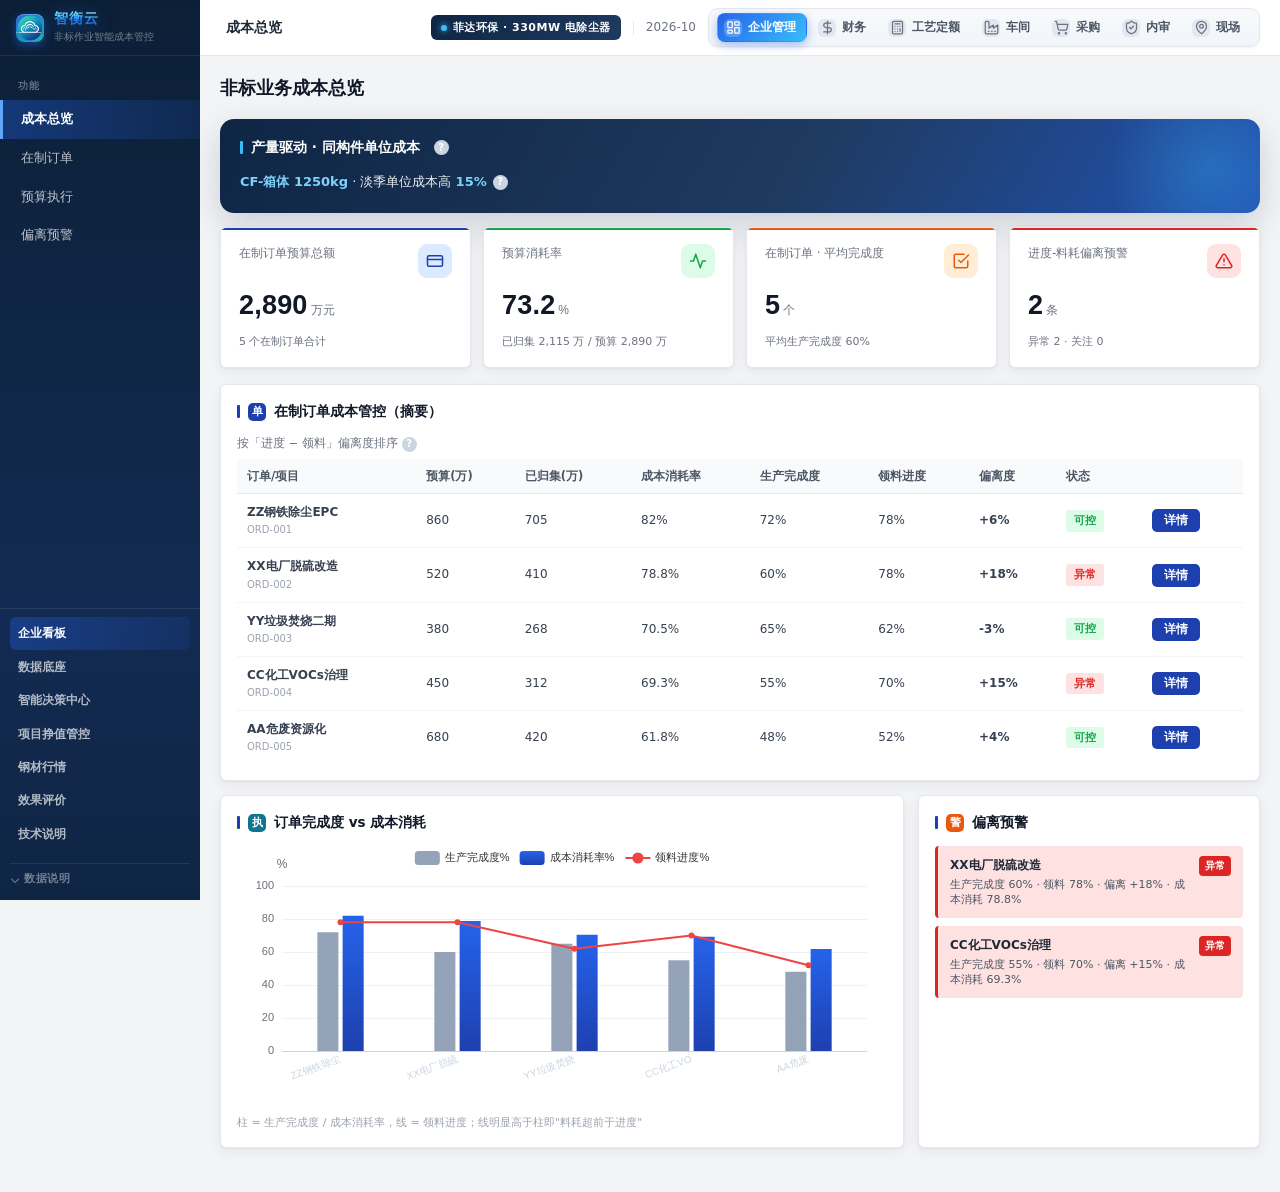
==== commit 4bfa435c: "发布最新静态演示：补齐智能决策/挣值/钢材页与 logo，启用 static-api Co-authored-by: Cursor <cursoragent@cursor.com>" ====
--- a/index.html
+++ b/index.html
@@ -4,10 +4,11 @@
 <meta charset="UTF-8">
 <meta name="viewport" content="width=device-width,initial-scale=1.0">
 <title>智衡云 · 成本总览</title>
-<link rel="stylesheet" href="shared/theme.css?v=20260930v4">
+<link rel="stylesheet" href="shared/theme.css?v=20261005v5">
 <script src="shared/static-api.js"></script>
+<script src="shared/nav.js?v=20261005"></script>
 <script src="shared/cost-assumptions.js?v=20260930v2"></script>
-<script src="shared/app.js?v=20260930v2"></script>
+<script src="shared/app.js?v=20261005d"></script>
 <script src="shared/echarts.min.js"></script>
 <style>
 /* ===== 看板页（路演样板 v2）专属细节 ===== */
@@ -30,7 +31,7 @@
   <div class="boot-grid"></div>
   <div class="boot-core">
     <div class="boot-logo">
-      <div class="boot-logo-mark">衡</div>
+      <div class="boot-logo-mark"><img src="shared/logo.png" alt="智衡云"></div>
       <div class="boot-title">智衡云</div>
     </div>
     <div class="boot-sub">ZHI HENG YUN · 非标作业智能成本管控体系</div>
@@ -50,7 +51,7 @@
   <!-- 左侧：功能导航 -->
   <aside class="app-sider">
     <div class="app-sider-brand">
-      <div class="app-sider-logo">衡</div>
+      <div class="app-sider-logo"><img src="shared/logo.png" alt="智衡云"></div>
       <div>
         <div class="app-sider-name">智衡云</div>
         <div class="app-sider-sub">非标作业智能成本管控</div>
@@ -64,12 +65,9 @@
       <div class="app-sider-item" data-view="alerts" onclick="switchView(this,'alerts')">偏离预警</div>
     </nav>
     <div class="app-sider-foot">
-      <a href="data.html"><svg width="13" height="13" viewBox="0 0 24 24" fill="none" stroke="currentColor" stroke-width="2" stroke-linecap="round" stroke-linejoin="round"><ellipse cx="12" cy="5" rx="9" ry="3"/><path d="M21 12c0 1.66-4 3-9 3s-9-1.34-9-3"/><path d="M3 5v14c0 1.66 4 3 9 3s9-1.34 9-3V5"/></svg><span>数据底座</span></a>
-      <a href="eval.html"><svg width="13" height="13" viewBox="0 0 24 24" fill="none" stroke="currentColor" stroke-width="2" stroke-linecap="round" stroke-linejoin="round"><path d="M22 11.08V12a10 10 0 1 1-5.93-9.14"/><polyline points="22 4 12 14.01 9 11.01"/></svg><span>效果评价</span></a>
-      <a href="tech.html"><svg width="13" height="13" viewBox="0 0 24 24" fill="none" stroke="currentColor" stroke-width="2" stroke-linecap="round" stroke-linejoin="round"><path d="M14.7 6.3a1 1 0 0 0 0 1.4l1.6 1.6a1 1 0 0 0 1.4 0l3.77-3.77a6 6 0 0 1-7.94 7.94l-6.91 6.91a2.12 2.12 0 0 1-3-3l6.91-6.91a6 6 0 0 1 7.94-7.94l-3.76 3.76z"/></svg><span>技术说明</span></a>
       <details class="sider-note">
         <summary>数据说明</summary>
-        <div class="sider-note-body">数据源自菲达 330MW 电除尘器 169 张真实工程图（OCR 管线还原 233 条 BOM）；工时 MAPE ≤ 12%（理论值，实测待数据到位）；演示数据可一键重置。</div>
+        <div class="sider-note-body">已接入菲达环保四类真实数据：330MW 电除尘器 169 张工程图（OCR 还原 233 条 BOM）、《2024工时标准（环保）》、《2024年工时台账》1041 条部件结算序列、2024 钢材采购明细 2099 行。定额模型在 471 条真实样本上按项目分组 5 折交叉验证，中位 APE 21.15%（直接套用工时标准为 30.51%）。演示工单数据可一键重置。</div>
       </details>
     </div>
   </aside>
@@ -78,13 +76,13 @@
     <!-- 顶栏：左面包屑，右角色区 -->
     <header class="app-header">
       <div class="app-header-left">
-        <div class="app-header-crumb">功能 / <b id="headerTitle">成本总览</b></div>
+        <div class="app-header-crumb"><b id="headerTitle">成本总览</b></div>
       </div>
       <div class="app-header-right">
         <div class="app-header-meta">
           <span class="corp-badge"><span class="dot"></span>菲达环保 · 330MW 电除尘器</span>
           <span class="sep"></span>
-          <span>2026-09</span>
+          <span>2026-10</span>
         </div>
         <div id="roleSwitcherSlot" data-role="home"></div>
       </div>
@@ -97,13 +95,12 @@
         <div class="page-header">
           <div class="page-title-wrap">
             <div class="page-title">非标业务成本总览</div>
-            <span class="page-badge">数据源自 169 张真实工程图</span>
           </div>
         </div>
 
         <!-- 亮点卡：产量驱动（客户反馈落地） -->
         <div class="seasonal-hero" style="margin-bottom:14px" id="seasonalDriverCard">
-          <div class="chart-title">产量驱动 · 同构件单位成本（淡季 vs 旺季）<span class="hero-tag">客户建议落地</span></div>
+          <div class="chart-title">产量驱动 · 同构件单位成本 <span class="hint-q" data-tip="对比淡季（2月）与旺季（6月）同构件的单位成本（¥/kg），体现产量驱动下的固定成本分摊效果">?</span></div>
           <div id="seasonalDriverBody" class="hero-body">加载中…</div>
         </div>
 
@@ -153,7 +150,7 @@
         <div class="chart-card" style="margin-bottom:14px">
           <div class="chart-title"><span class="ct-ico blue">单</span>在制订单成本管控（摘要）</div>
           <div class="table-hint">
-            <span class="order-note" style="margin-bottom:0">按「进度 − 领料」偏离度排序，偏离 = 领料进度 − 生产完成度</span>
+            <span class="order-note" style="margin-bottom:0">按「进度 − 领料」偏离度排序 <span class="hint-q" data-tip="偏离 = 领料进度 − 生产完成度；正值表示领料快于生产进度，需关注在制">?</span></span>
           </div>
           <div id="orderTableOverview"></div>
         </div>
@@ -169,7 +166,7 @@
           </div>
         </div>
       </section>
-
+      </section>
       <!-- 在制订单 -->
       <section class="view-panel" id="view-orders">
         <div class="page-header">
@@ -275,9 +272,8 @@
   var el = document.getElementById('seasonalDriverBody');
   if (!el) return;
   el.innerHTML =
-    '<b>CF-箱体 1250kg</b>：2 月 ¥' + s.unitCostLow + '/kg（产量 ' + s.low.monthVolumeTons + ' 吨） · ' +
-    '6 月 ¥' + s.unitCostHigh + '/kg（产量 ' + s.high.monthVolumeTons + ' 吨） · 淡季单位成本高 ' + s.deltaPct + '%' +
-    '<span class="hero-tag">产量驱动 · 固定成本分摊</span>';
+    '<b>CF-箱体 1250kg</b> · 淡季单位成本高 <b>' + s.deltaPct + '%</b>' +
+    '<span class="hint-q" data-tip="2 月 ¥' + s.unitCostLow + '/kg（产量 ' + s.low.monthVolumeTons + ' 吨） · 6 月 ¥' + s.unitCostHigh + '/kg（产量 ' + s.high.monthVolumeTons + ' 吨） · 由产量驱动、固定成本分摊所致">?</span>';
 }
 
 function renderOrderAlerts(targetId) {
--- a/shared/theme.css
+++ b/shared/theme.css
@@ -20,7 +20,10 @@
 .app-sider{width:200px;flex-shrink:0;background:#0b1f36;color:rgba(255,255,255,.78);display:flex;flex-direction:column;position:sticky;top:0;height:100vh;z-index:90}
 .app-sider-brand{height:56px;padding:0 16px;display:flex;align-items:center;gap:10px;border-bottom:1px solid rgba(255,255,255,.08);flex-shrink:0}
 .app-sider-logo{width:28px;height:28px;border:1px solid rgba(255,255,255,.4);border-radius:4px;display:flex;align-items:center;justify-content:center;font-size:11px;font-weight:700;color:#fff;letter-spacing:.5px}
-.app-sider-name{font-size:14px;font-weight:700;color:#fff;line-height:1.2}
+.app-sider-name{font-size:14px;font-weight:800;line-height:1.2;letter-spacing:1px;
+  background:linear-gradient(180deg,#a5f3fc 0%,#38bdf8 35%,#2563eb 68%,#14b8a6 100%);
+  -webkit-background-clip:text;background-clip:text;color:transparent;
+  filter:drop-shadow(0 2px 8px rgba(37,99,235,.5))}
 .app-sider-sub{font-size:10px;opacity:.55;margin-top:2px}
 .app-sider-nav{flex:1;overflow-y:auto;padding:12px 0}
 .app-sider-group{font-size:10px;font-weight:700;letter-spacing:1px;color:rgba(255,255,255,.35);padding:10px 18px 6px;text-transform:uppercase}
@@ -43,7 +46,7 @@
 .app-content{flex:1;padding:18px 20px 28px;max-width:100%}
 
 /* 右上角角色板块 */
-.role-panel-box{display:flex;align-items:center;gap:10px;padding:4px 6px 4px 12px;background:var(--gray-50);border:1px solid var(--gray-200);border-radius:6px}
+.role-panel-box{display:flex;align-items:center;gap:10px;padding:4px 8px;background:var(--gray-50);border:1px solid var(--gray-200);border-radius:6px}
 .role-panel-label{font-size:11px;font-weight:700;color:var(--gray-400);white-space:nowrap;letter-spacing:.5px}
 .role-panel-list{display:flex;align-items:center;gap:4px;flex-wrap:wrap}
 .role-pill{display:inline-flex;align-items:center;justify-content:center;padding:5px 10px;border-radius:4px;font-size:12px;font-weight:600;color:var(--gray-600);background:transparent;border:1px solid transparent;cursor:pointer;font-family:inherit;white-space:nowrap;transition:background .15s,color .15s,border-color .15s}
@@ -77,12 +80,16 @@
 .page-subtitle{font-size:12.5px;color:var(--gray-500)}
 
 /* 兼容旧布局：角色页左栏 + 顶栏 */
-.role-layout{display:grid;grid-template-columns:200px 1fr;gap:0;min-height:calc(100vh - 56px)}
-.role-sidebar{background:#fff;border-right:1px solid var(--gray-200);padding:12px 0}
-.role-sidebar-title{font-size:10px;font-weight:700;color:var(--gray-400);padding:0 16px;margin-bottom:8px;letter-spacing:1px}
-.role-nav-item{padding:9px 16px;font-size:13px;color:var(--gray-600);cursor:pointer;display:flex;align-items:center;gap:10px;transition:all .15s;border-left:3px solid transparent}
-.role-nav-item:hover{background:var(--gray-50);color:var(--gray-900)}
-.role-nav-item.active{background:var(--steel-50);color:var(--steel-700);border-left-color:var(--steel-600);font-weight:600}
+.role-layout{display:grid;grid-template-columns:200px 1fr;gap:0;min-height:calc(100vh - 100px)}
+.role-sidebar{
+  background:var(--sider-grad);border-right:1px solid rgba(255,255,255,.08);padding:12px 0;
+  position:sticky;top:100px;height:calc(100vh - 100px);overflow-y:auto;scrollbar-width:none;
+}
+.role-sidebar::-webkit-scrollbar{display:none}
+.role-sidebar-title{font-size:10px;font-weight:700;color:rgba(255,255,255,.35);padding:0 16px;margin-bottom:8px;letter-spacing:1px}
+.role-nav-item{padding:9px 16px;font-size:13px;color:rgba(255,255,255,.72);cursor:pointer;display:flex;align-items:center;gap:10px;transition:all .15s;border-left:3px solid transparent}
+.role-nav-item:hover{background:rgba(255,255,255,.09);color:#fff}
+.role-nav-item.active{background:var(--sider-active);color:#fff;border-left-color:#60a5fa;font-weight:600}
 .role-nav-icon{display:none}
 .role-main{padding:18px 20px;background:var(--gray-100)}
 .role-page-head{margin-bottom:14px}
@@ -124,9 +131,16 @@
 
 /* ===== KPI卡片（角色页） ===== */
 .role-kpi-grid{display:grid;grid-template-columns:repeat(4,1fr);gap:12px;margin-bottom:16px}
-.role-kpi-card{background:#fff;border-radius:var(--radius);padding:14px 16px;border:1px solid var(--gray-200);box-shadow:var(--shadow-sm)}
-.rk-label{font-size:11.5px;color:var(--gray-500);margin-bottom:6px}
-.rk-value{font-size:22px;font-weight:900;color:var(--gray-900)}
+.role-kpi-card{background:#fff;border-radius:var(--radius);padding:16px 18px;border:1px solid var(--gray-200);box-shadow:var(--shadow-sm);position:relative;overflow:hidden}
+.role-kpi-card::before{content:'';position:absolute;top:0;left:0;right:0;height:2px}
+.role-kpi-card.blue::before{background:var(--steel-600)}
+.role-kpi-card.green::before{background:var(--green)}
+.role-kpi-card.amber::before{background:var(--amber)}
+.role-kpi-card.red::before{background:var(--red)}
+.rk-label{font-size:12px;color:var(--gray-600);font-weight:600;margin-bottom:4px}
+.rk-value{font-size:27px;font-weight:900;color:var(--gray-900)}
+.rk-sub{font-size:11px;color:var(--gray-500);margin-top:6px;line-height:1.5}
+.role-kpi-card{min-height:140px}
 .role-kpi{background:#fff;border-radius:var(--radius);padding:14px 16px;border:1px solid var(--gray-200)}
 .role-kpi .k{font-size:11.5px;color:var(--gray-500);margin-bottom:6px}
 .role-kpi .v{font-size:22px;font-weight:900;color:var(--gray-900)}
@@ -137,6 +151,23 @@
 /* ===== 区块标题 ===== */
 .role-section-title{font-size:14px;font-weight:800;color:var(--gray-900);margin:16px 0 12px;display:flex;align-items:center;gap:8px}
 .role-section-title::before{content:'';width:4px;height:14px;background:var(--steel-600);border-radius:2px}
+
+/* ===== 说明小问号：点击弹出说明气泡（配合 shared/app.js 全局事件） ===== */
+.hint-q{
+  display:inline-flex;align-items:center;justify-content:center;
+  width:15px;height:15px;border-radius:50%;flex:none;
+  background:#cbd5e1;color:#fff;font-size:10px;font-weight:800;
+  cursor:pointer;user-select:none;line-height:1;font-style:normal;font-family:inherit;
+  transition:background .15s,transform .15s;
+}
+.hint-q:hover{background:var(--steel-600);transform:scale(1.08)}
+.seasonal-hero .hint-q{margin-left:6px;vertical-align:1px}
+.hint-pop{
+  position:fixed;z-index:9999;max-width:280px;
+  background:#1e293b;color:#e2e8f0;font-size:12px;line-height:1.65;
+  padding:9px 11px;border-radius:8px;box-shadow:0 10px 30px rgba(15,23,42,.28);
+  animation:pageIn .18s ease;
+}
 
 /* ===== 待办项 ===== */
 .todo-item{display:flex;justify-content:space-between;align-items:center;padding:12px 14px;border-radius:8px;border:1px solid var(--gray-200);margin-bottom:8px;background:#fff;transition:all .2s}
@@ -442,10 +473,19 @@
 .chart-title .ct-ico.cyan{background:var(--cyan)}
 /* ===== 全站品牌统一（2.1 推广层） ===== */
 .topbar-logo{
-  background:var(--brand-grad);
-  border:none;
-  box-shadow:0 2px 8px rgba(37,99,235,.45);
-  letter-spacing:0;
+  border:none;height:auto;padding:0;border-radius:0;
+  gap:10px;font-size:15px;font-weight:800;letter-spacing:2px;
+  background:linear-gradient(180deg,#a5f3fc 0%,#38bdf8 35%,#2563eb 68%,#14b8a6 100%);
+  -webkit-background-clip:text;background-clip:text;color:transparent;
+  filter:drop-shadow(0 2px 8px rgba(37,99,235,.5));
+}
+.topbar-logo::before{
+  content:"衡";
+  width:30px;height:30px;border-radius:8px;flex:none;
+  display:flex;align-items:center;justify-content:center;
+  font-size:14px;font-weight:800;color:#fff;
+  background:linear-gradient(135deg,#2563eb 0%,#14b8a6 100%);
+  box-shadow:0 3px 10px rgba(37,99,235,.5),inset 0 1px 0 rgba(255,255,255,.25);
 }
 .corp-badge{
   display:inline-flex;align-items:center;gap:6px;padding:4px 10px;
@@ -498,10 +538,11 @@
 .boot-ver{opacity:.6}
 /* ===== 2.3 品牌统一（侧栏徽标 / 角色胶囊 / 页面过渡）===== */
 .app-sider-logo{background:linear-gradient(135deg,#2563eb 0%,#14b8a6 100%);border-radius:8px;box-shadow:0 3px 10px rgba(37,99,235,.5),inset 0 1px 0 rgba(255,255,255,.25);font-size:13px}
-.role-panel-box{background:linear-gradient(180deg,#f8fafc,#f1f5f9);border-color:var(--gray-200);box-shadow:var(--shadow-sm);border-radius:10px;padding:4px 8px 4px 14px;gap:8px}
+.role-panel-box{background:linear-gradient(180deg,#f8fafc,#f1f5f9);border-color:var(--gray-200);box-shadow:var(--shadow-sm);border-radius:10px;padding:4px 8px;gap:8px}
 .role-panel-label{color:var(--gray-500);font-size:10.5px;letter-spacing:1px}
 .role-pill{padding:4px 10px 4px 6px;border-radius:8px;gap:6px}
 .role-pill-ico{display:inline-flex;align-items:center;justify-content:center;width:18px;height:18px;border-radius:6px;font-size:10px;font-weight:800;font-style:normal;color:var(--gray-500);background:#e2e8f0;transition:background .15s,color .15s}
+.role-pill-ico svg{width:15px;height:15px}
 .role-pill:hover{background:#fff;border-color:#dbe4f0;color:var(--steel-700);box-shadow:0 2px 6px rgba(15,23,42,.06)}
 .role-pill:hover .role-pill-ico{background:var(--brand-grad);color:#fff}
 .role-pill.current{background:var(--brand-grad);border-color:transparent;color:#fff;box-shadow:0 3px 10px rgba(37,99,235,.4)}
@@ -523,4 +564,121 @@
 .sider-note summary::before{content:'';width:5px;height:5px;border-right:1.5px solid currentColor;border-bottom:1.5px solid currentColor;transform:rotate(45deg);transition:transform .15s;flex:none;margin-left:2px}
 .sider-note[open] summary::before{transform:rotate(-135deg);margin-top:-3px}
 .sider-note .sider-note-body{font-size:10px;color:rgba(255,255,255,.5);line-height:1.8;margin:5px 0 2px;padding:0 4px}
-.recog-card{background:#fff;border:1px solid var(--gray-200);border-radius:10px;padding:14px}+.recog-card{background:#fff;border:1px solid var(--gray-200);border-radius:10px;padding:14px}
+
+/* ============================================================
+   统一导航条（shared/nav.js 注入）
+   ============================================================ */
+.nav-bar{
+  position:sticky;top:56px;z-index:95;
+  background:#fff;border-bottom:1px solid var(--gray-200);
+  padding:0 20px;height:44px;
+  display:flex;align-items:center;gap:14px;
+  overflow-x:auto;scrollbar-width:none;
+}
+.nav-bar::-webkit-scrollbar{display:none}
+.nav-group{display:flex;align-items:center;gap:2px;flex:none}
+.nav-pill{
+  display:inline-flex;align-items:center;height:28px;padding:0 13px;
+  border-radius:6px;font-size:12.5px;font-weight:600;color:var(--gray-600);
+  text-decoration:none;white-space:nowrap;
+  transition:background .15s,color .15s,box-shadow .15s;
+}
+.nav-pill:hover{background:var(--steel-50);color:var(--steel-700)}
+.nav-pill.current{
+  background:var(--steel-600);color:#fff;
+  box-shadow:0 2px 8px rgba(37,99,235,.28);
+}
+.nav-pill.current:hover{background:var(--steel-700);color:#fff}
+.nav-pill.ghost{font-weight:500;color:var(--gray-400);padding:0 9px}
+.nav-pill.ghost:hover{color:var(--steel-700)}
+.nav-pill.ghost.current{background:var(--gray-100);color:var(--gray-800);box-shadow:none}
+.nav-sep{display:flex;align-items:center;gap:8px;flex:none;color:var(--gray-300)}
+.nav-sep::before{content:'';width:1px;height:16px;background:var(--gray-200);display:block}
+.nav-sep-label{font-size:10px;font-weight:700;letter-spacing:.6px;color:var(--gray-400)}
+/* 看板页（左侧深色栏内）的竖向变体 */
+.nav-bar.sider{
+  position:static;background:transparent;border:none;
+  padding:0;height:auto;flex-direction:column;align-items:stretch;gap:4px;
+  max-height:52vh;overflow-y:auto;overflow-x:hidden;margin-bottom:6px;
+}
+.nav-bar.sider .nav-group{flex-direction:column;align-items:stretch;gap:1px}
+.nav-bar.sider .nav-pill{
+  height:auto;padding:6px 8px;color:rgba(255,255,255,.68);font-size:12px;
+}
+.nav-bar.sider .nav-pill:hover{background:rgba(255,255,255,.09);color:#fff}
+.nav-bar.sider .nav-pill.current{background:var(--sider-active);color:#fff;box-shadow:none}
+.nav-bar.sider .nav-pill.ghost{font-size:11.5px;padding:5px 8px;color:rgba(255,255,255,.42)}
+.nav-bar.sider .nav-sep{
+  font-size:9.5px;font-weight:700;letter-spacing:1px;
+  color:rgba(255,255,255,.3);padding:8px 8px 3px;
+}
+.nav-bar.sider .nav-sep::before{display:none}
+
+/* ============================================================
+   通用内容件（新页面复用，避免每页重复写样式）
+   ============================================================ */
+.nv-note{
+  background:#f0f7ff;border-left:4px solid #2563eb;padding:12px 16px;
+  border-radius:6px;font-size:12.5px;color:#1e3a5f;line-height:1.8;margin-bottom:14px;
+}
+.nv-note b{color:#0f2544}
+.nv-grid4{display:grid;grid-template-columns:repeat(4,1fr);gap:12px;margin-bottom:14px}
+.nv-grid3{display:grid;grid-template-columns:repeat(3,1fr);gap:12px;margin-bottom:14px}
+.nv-grid2{display:grid;grid-template-columns:1fr 1fr;gap:14px;margin-bottom:14px}
+@media (max-width:1100px){
+  .nv-grid4{grid-template-columns:repeat(2,1fr)}
+  .nv-grid2,.nv-grid3{grid-template-columns:1fr}
+}
+.nv-kpi{background:#fff;border:1px solid var(--gray-200);border-radius:6px;padding:13px 15px}
+.nv-kpi .lb{font-size:11.5px;color:var(--gray-500)}
+.nv-kpi .vl{font-size:21px;font-weight:700;color:var(--gray-900);margin-top:5px;
+  font-family:var(--num-font);font-variant-numeric:tabular-nums}
+.nv-kpi .vl small{font-size:12px;font-weight:400;color:var(--gray-500);margin-left:3px}
+.nv-kpi .sub{font-size:11px;color:var(--gray-400);margin-top:4px;line-height:1.5}
+.nv-tbl{width:100%;border-collapse:collapse;font-size:12.5px}
+.nv-tbl th{background:#f3f6fa;padding:9px 10px;text-align:left;font-weight:600;
+  color:#374151;border-bottom:2px solid #e5e7eb;white-space:nowrap}
+.nv-tbl td{padding:8px 10px;border-bottom:1px solid #f0f2f5;color:var(--gray-700)}
+.nv-tbl tr:hover td{background:#fafbfc}
+.nv-tbl td.num{text-align:right;font-family:var(--num-font);font-variant-numeric:tabular-nums}
+.nv-src{font-size:11.5px;color:var(--gray-500);line-height:1.7;margin-top:10px}
+.nv-tag{display:inline-block;padding:2px 7px;border-radius:4px;font-size:11px;font-weight:600}
+.nv-good{background:#dcfce7;color:#166534}
+.nv-warn{background:#ffedd5;color:#9a3412}
+.nv-bad{background:#fee2e2;color:#991b1b}
+.nv-info{background:#dbeafe;color:#1e40af}
+.nv-gray{background:#f3f4f6;color:#6b7280}
+.nv-chart{width:100%;height:290px}
+.nv-chart-sm{width:100%;height:250px}
+.nv-loading{color:var(--gray-400);font-size:12.5px;padding:16px;text-align:center}
+.nv-btn{padding:7px 16px;background:var(--steel-600);color:#fff;border:none;border-radius:6px;
+  cursor:pointer;font-size:12.5px;font-family:var(--font)}
+.nv-btn:hover{background:var(--steel-700)}
+.nv-btn.ghost{background:#fff;color:var(--gray-700);border:1px solid var(--gray-300)}
+.nv-btn.ghost:hover{background:var(--gray-50)}
+.nv-fld{display:flex;flex-direction:column;gap:5px}
+.nv-fld label{font-size:11.5px;color:var(--gray-600);font-weight:600}
+.nv-fld input,.nv-fld select{padding:7px 10px;border:1px solid var(--gray-300);border-radius:6px;
+  font-size:13px;font-family:var(--font);background:#fff}
+
+/* ===== 3.x 订单详情抽屉图标/进度条增强 + logo 图 ===== */
+.od-kpi-label{display:flex;align-items:center;gap:5px}
+.od-kpi-label svg{width:13px;height:13px;flex:none}
+.od-kpi.blue .od-kpi-label svg{color:var(--steel-600)}
+.od-kpi.green .od-kpi-label svg{color:var(--green)}
+.od-kpi.amber .od-kpi-label svg{color:var(--amber)}
+.od-kpi.red .od-kpi-label svg{color:var(--red)}
+.od-cost-name{display:flex;align-items:center;gap:5px}
+.od-cost-name svg{width:13px;height:13px;flex:none;color:var(--steel-500)}
+.od-cost-card.labor .od-cost-name svg{color:var(--green)}
+.od-cost-card.fixed .od-cost-name svg{color:var(--amber)}
+.od-cost-card.other .od-cost-name svg{color:var(--cyan)}
+.od-prog{width:56px;height:8px;background:var(--gray-200);border-radius:4px;vertical-align:middle;margin-right:6px;display:inline-block;overflow:hidden}
+.od-prog-bar{height:100%;background:linear-gradient(90deg,#38bdf8,#2563eb);border-radius:4px}
+.app-sider-logo img,.boot-logo-mark img{width:100%;height:100%;object-fit:cover;display:block}
+.topbar-logo::before{content:"";background:url('logo.png') center/cover no-repeat}
+/* ===== 3.2 技术页统一 app-shell 版式 ===== */
+a.app-sider-item{text-decoration:none}
+.app-content > .page-container{max-width:1400px;margin:0 auto;padding:0}
+.od-cost-pie-title{font-size:11px;color:var(--gray-500);font-weight:600;margin:12px 0 2px}
